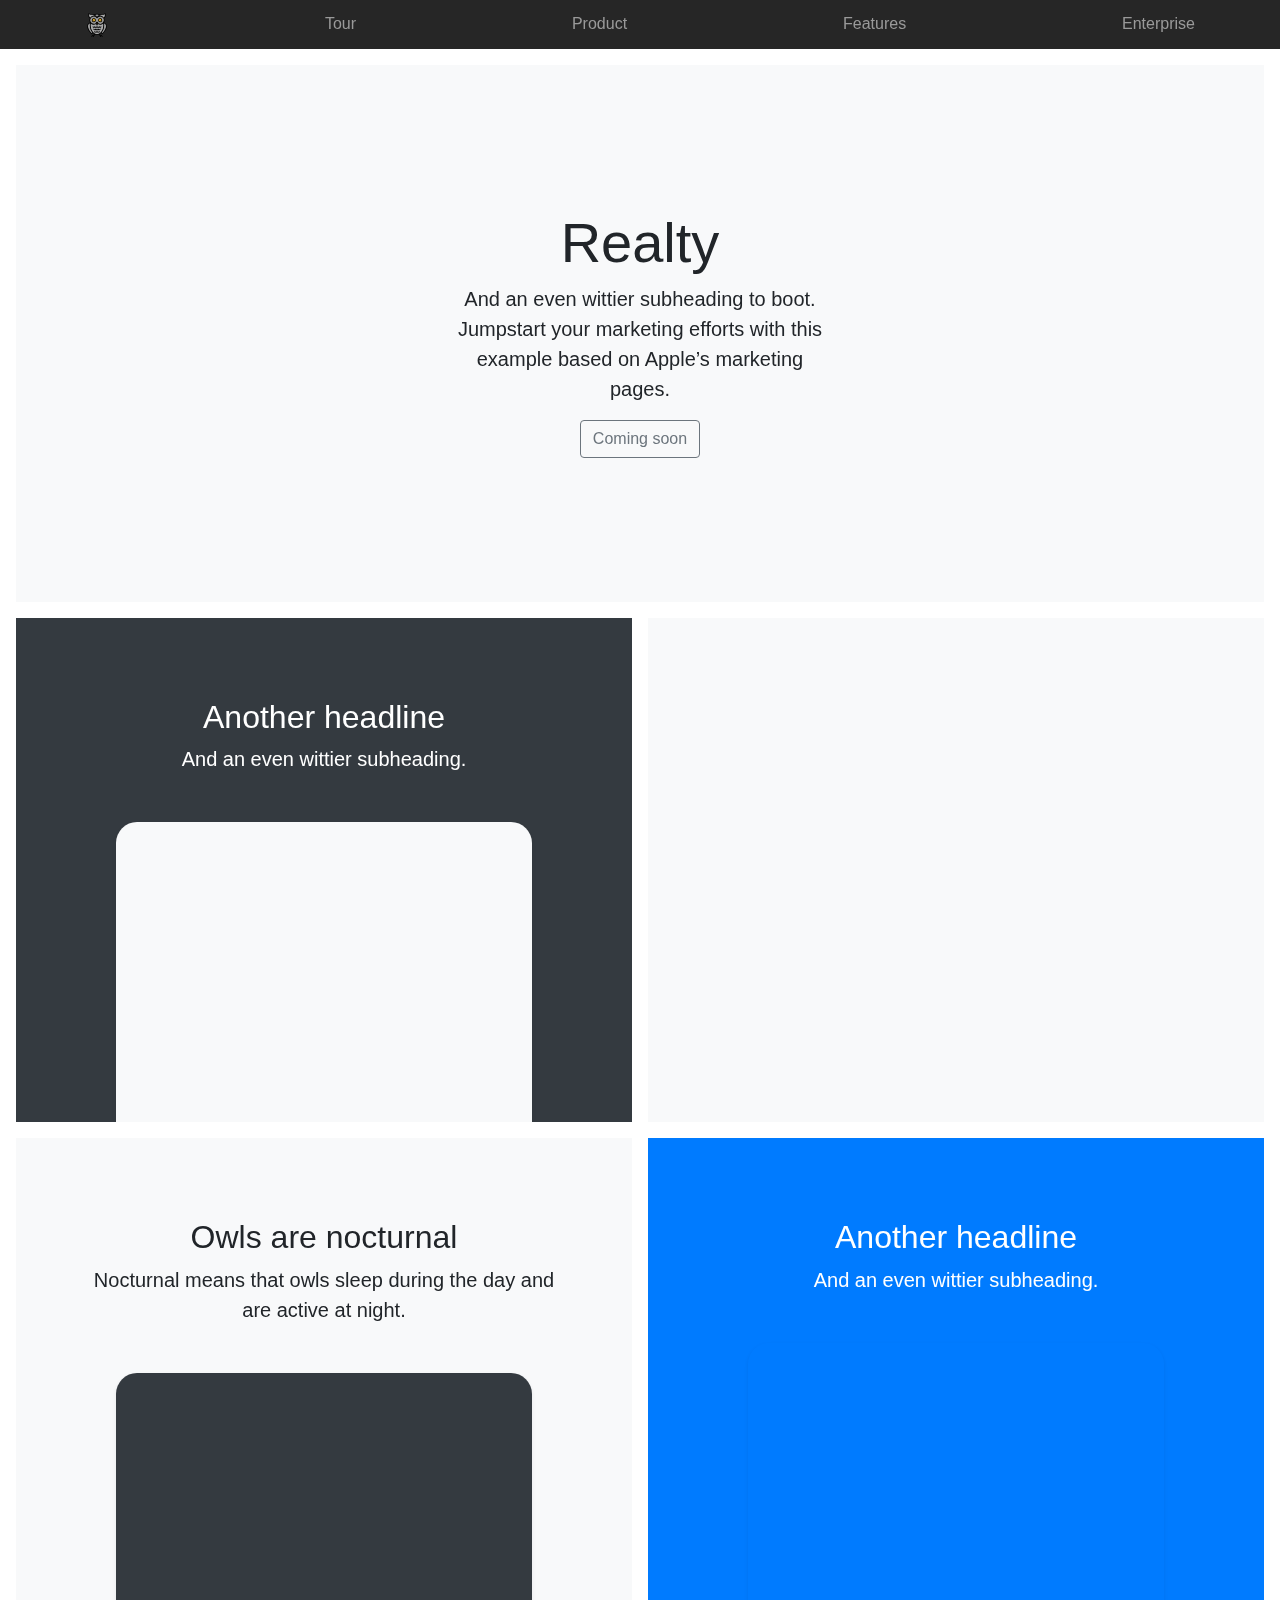
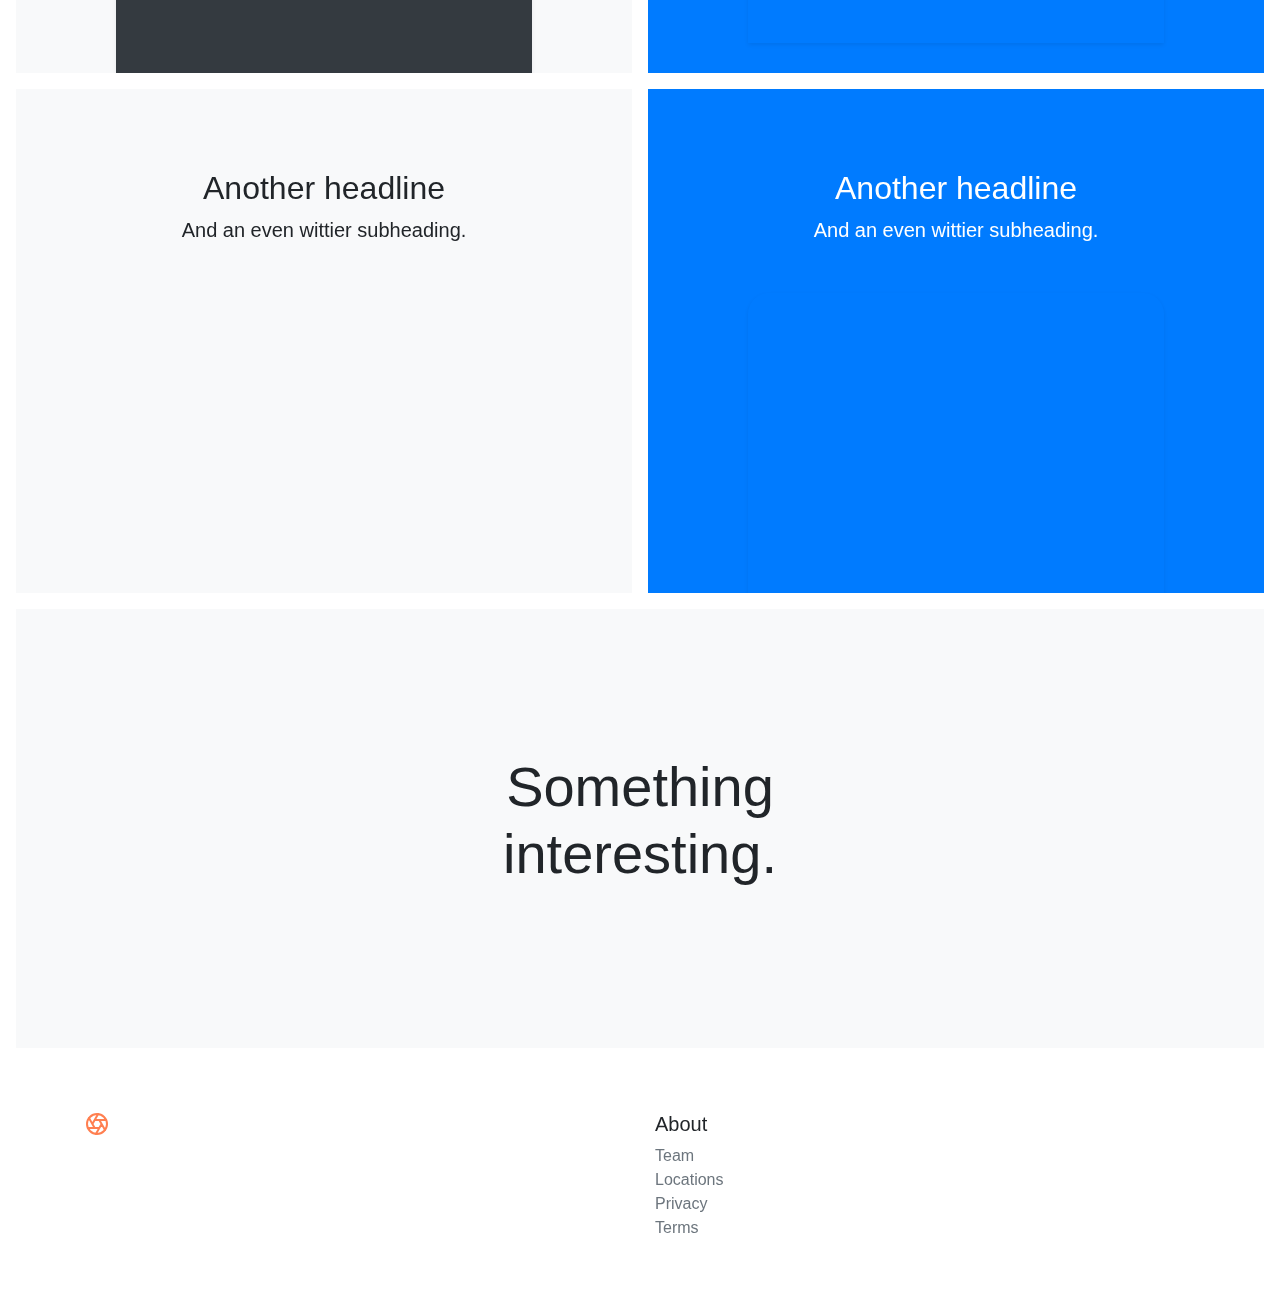
==== index.html @ f9449cc4 "index and css" ====
<!doctype html>
<html lang="en">
    <head>    
        <meta charset="UTF-8">
        <meta name="viewport" content="width=device-width, initial-scale=1, shrink-to-fit=no">
        <link rel="stylesheet" type="text/css" href="style.css">
        <link rel="stylesheet" href="https://stackpath.bootstrapcdn.com/bootstrap/4.4.1/css/bootstrap.min.css" integrity="sha384-Vkoo8x4CGsO3+Hhxv8T/Q5PaXtkKtu6ug5TOeNV6gBiFeWPGFN9MuhOf23Q9Ifjh" crossorigin="anonymous">
        <script src="https://ajax.googleapis.com/ajax/libs/jquery/3.4.1/jquery.min.js"></script>
        <title>Custom Page</title>
    </head>  
<body>
    <!-- Nav Bar -->
    <nav class="site-header sticky-top py-1">
        <div class="container d-flex flex-column flex-md-row justify-content-between">
          <a class="py-2" href="#" aria-label="Product">
            <img src='src/images/Owl.svg' width="24" height="24" fill="none">
          </a>
          <a class="py-2 d-none d-md-inline-block" href="#">Tour</a>
          <a class="py-2 d-none d-md-inline-block" href="#">Product</a>
          <a class="py-2 d-none d-md-inline-block" href="#">Features</a>
          <a class="py-2 d-none d-md-inline-block" href="#">Enterprise</a>
        </div>
      </nav>

      <!-- Large Banner  -->
      <div class="position-relative overflow-hidden p-3 p-md-5 m-md-3 text-center bg-light">
        <div class="col-md-5 p-lg-5 mx-auto my-5">
          <h1 class="display-4 font-weight-normal">Realty</h1>
          <p class="lead font-weight-normal">And an even wittier subheading to boot. Jumpstart your marketing efforts with this example based on Apple’s marketing pages.</p>
          <a class="btn btn-outline-secondary" href="#">Coming soon</a>
        </div>
        <div class="product-device shadow-sm d-none d-md-block"></div>
        <div class="product-device product-device-2 shadow-sm d-none d-md-block"></div>
      </div>

      <!-- Card Section -->
    <div class="content-justify-center">
      <!-- 1/2 Cards -->
      <div class="d-md-flex justify-content-center flex-md-equal w-100 my-md-3 pl-md-3">
        <div class="bg-dark mr-md-3 pt-3 px-3 pt-md-5 px-md-5 text-center text-white overflow-hidden">
          <div class="my-3 py-3">
            <h2 class="display-5">Another headline</h2>
            <p class="lead">And an even wittier subheading.</p>
          </div>
          <div class="bg-light shadow-sm mx-auto" style="width: 80%; height: 300px; border-radius: 21px 21px 0 0;"></div>
        </div>
        <div class="bg-light mr-md-3 pt-3 px-3 pt-md-5 px-md-5 text-center overflow-hidden">
          <div class="my-3 p-3">
          </div>
        </div>
      </div>
      <!-- 3/4 Cards -->
      <div class="d-md-flex flex-md-equal justify-content-center w-100 my-md-3 pl-md-3">
        <div class="bg-light mr-md-3 pt-3 px-3 pt-md-5 px-md-5 text-center overflow-hidden">
          <div class="my-3 p-3">
            <h2 class="display-5">Owls are nocturnal</h2>
            <p class="lead">Nocturnal means that owls sleep during the day and are active at night.</p>
          </div>
          <div class="bg-dark shadow-sm mx-auto" style="width: 80%; height: 300px; border-radius: 21px 21px 0 0;"></div>
        </div>
        <div class="bg-primary mr-md-3 pt-3 px-3 pt-md-5 px-md-5 text-center text-white overflow-hidden">
          <div class="my-3 py-3">
            <h2 class="display-5">Another headline</h2>
            <p class="lead">And an even wittier subheading.</p>
          </div>
          <div class="shadow-sm mx-auto" style="width: 80%; height: 300px; border-radius: 21px 21px 0 0;"></div>
        </div>
      </div>
        <!-- 5/6 Cards -->
      <div class="d-md-flex flex-md-equal justify-content-center w-100 my-md-3 pl-md-3">
        <div class="bg-light mr-md-3 pt-3 px-3 pt-md-5 px-md-5 text-center overflow-hidden">
          <div class="my-3 p-3">
            <h2 class="display-5">Another headline</h2>
            <p class="lead">And an even wittier subheading.</p>
          </div>
          <div style="width: 80%; height: 300px; border-radius: 21px 21px 0 0;"></div>
        </div>
        <div class="bg-primary mr-md-3 pt-3 px-3 pt-md-5 px-md-5 text-center text-white overflow-hidden">
          <div class="my-3 py-3">
            <h2 class="display-5">Another headline</h2>
            <p class="lead">And an even wittier subheading.</p>
          </div>
          <div class="shadow-sm mx-auto" style="width: 80%; height: 300px; border-radius: 21px 21px 0 0;"></div>
        </div>
      </div>
    </div>

    <!--Large Section-->
      <div class="position-relative overflow-hidden p-3 p-md-5 m-md-3 text-center bg-light">
        <div class="col-md-5 p-lg-5 mx-auto my-5">
          <h1 class="display-4 font-weight-normal">Something interesting.</h1>
          <p class="lead font-weight-normal"></p>
        </div>
        <div class="product-device shadow-sm d-none d-md-block"></div>
        <div class="product-device product-device-2 shadow-sm d-none d-md-block"></div>
      </div>
    <!-- Footer -->
      <footer class="container py-5">
        <div class="row">
          <div class="col-12 col-md">
            <svg xmlns="http://www.w3.org/2000/svg" width="24" height="24" fill="none" stroke="currentColor" stroke-linecap="round" stroke-linejoin="round" stroke-width="2" class="d-block logo mb-2" role="img" viewBox="0 0 24 24" focusable="false"><title>Product</title><circle cx="12" cy="12" r="10"/><path d="M14.31 8l5.74 9.94M9.69 8h11.48M7.38 12l5.74-9.94M9.69 16L3.95 6.06M14.31 16H2.83m13.79-4l-5.74 9.94"/></svg>
            <small class="d-block mb-3 text-muted"></small>
          </div>
          <!-- <div class="col-6 col-md">
            <h5>Features</h5>
            <ul class="list-unstyled text-small">
              <li><a class="text-muted" href="#">Cool stuff</a></li>
              <li><a class="text-muted" href="#">Random feature</a></li>
              <li><a class="text-muted" href="#">Team feature</a></li>
              <li><a class="text-muted" href="#">Stuff for developers</a></li>
              <li><a class="text-muted" href="#">Another one</a></li>
              <li><a class="text-muted" href="#">Last time</a></li>
            </ul>
          </div> -->
          <!-- <div class="col-6 col-md">
            <h5>Resources</h5>
            <ul class="list-unstyled text-small">
              <li><a class="text-muted" href="#">Resource</a></li>
              <li><a class="text-muted" href="#">Resource name</a></li>
              <li><a class="text-muted" href="#">Another resource</a></li>
              <li><a class="text-muted" href="#">Final resource</a></li>
            </ul>
          </div> -->
          <!-- <div class="col-6 col-md">
            <h5>Resources</h5>
            <ul class="list-unstyled text-small">
              <li><a class="text-muted" href="#">Business</a></li>
              <li><a class="text-muted" href="#">Education</a></li>
              <li><a class="text-muted" href="#">Government</a></li>
              <li><a class="text-muted" href="#">Gaming</a></li>
            </ul>
          </div> -->
          <div class="col-6 col-md">
            <h5>About</h5>
            <ul class="list-unstyled text-small">
              <li><a class="text-muted" href="#">Team</a></li>
              <li><a class="text-muted" href="#">Locations</a></li>
              <li><a class="text-muted" href="#">Privacy</a></li>
              <li><a class="text-muted" href="#">Terms</a></li>
            </ul>
          </div>
        </div>
      </footer>



    <script src="https://code.jquery.com/jquery-3.4.1.slim.min.js" integrity="sha384-J6qa4849blE2+poT4WnyKhv5vZF5SrPo0iEjwBvKU7imGFAV0wwj1yYfoRSJoZ+n" crossorigin="anonymous"></script>
    <script src="https://cdn.jsdelivr.net/npm/popper.js@1.16.0/dist/umd/popper.min.js" integrity="sha384-Q6E9RHvbIyZFJoft+2mJbHaEWldlvI9IOYy5n3zV9zzTtmI3UksdQRVvoxMfooAo" crossorigin="anonymous"></script>
    <script src="https://stackpath.bootstrapcdn.com/bootstrap/4.4.1/js/bootstrap.min.js" integrity="sha384-wfSDF2E50Y2D1uUdj0O3uMBJnjuUD4Ih7YwaYd1iqfktj0Uod8GCExl3Og8ifwB6" crossorigin="anonymous"></script>
</body>
</html>
---- style.css ----
.container {
    max-width: 960px;
  }
  

.logo {
  color: coral;
}

  /*
   * Custom translucent site header
   */
  
  .site-header {
    background-color: rgba(0, 0, 0, .85);
    -webkit-backdrop-filter: saturate(180%) blur(20px);
    backdrop-filter: saturate(180%) blur(20px);
  }
  .site-header a {
    color: #999;
    transition: ease-in-out color .15s;
  }
  .site-header a:hover {
    color: #fff;
    text-decoration: none;
  }
  
  /*
   * Dummy devices (replace them with your own or something else entirely!)
   */
/*   
  .product-device {
    position: absolute;
    right: 10%;
    bottom: -30%;
    width: 300px;
    height: 540px;
    background-color: #333;
    border-radius: 21px;
    -webkit-transform: rotate(30deg);
    transform: rotate(30deg);
  }
  
  .product-device::before {
    position: absolute;
    top: 10%;
    right: 10px;
    bottom: 10%;
    left: 10px;
    content: "";
    background-color: rgba(255, 255, 255, .1);
    border-radius: 5px;
  }
  
  .product-device-2 {
    top: -25%;
    right: auto;
    bottom: 0;
    left: 5%;
    background-color: #e5e5e5;
  } */
  
  
  /*
   * Extra utilities
   */
  
  .flex-equal > * {
    -ms-flex: 1;
    flex: 1;
  }
  @media (min-width: 768px) {
    .flex-md-equal > * {
      -ms-flex: 1;
      flex: 1;
    }
  }
  
  .overflow-hidden { overflow: hidden; }
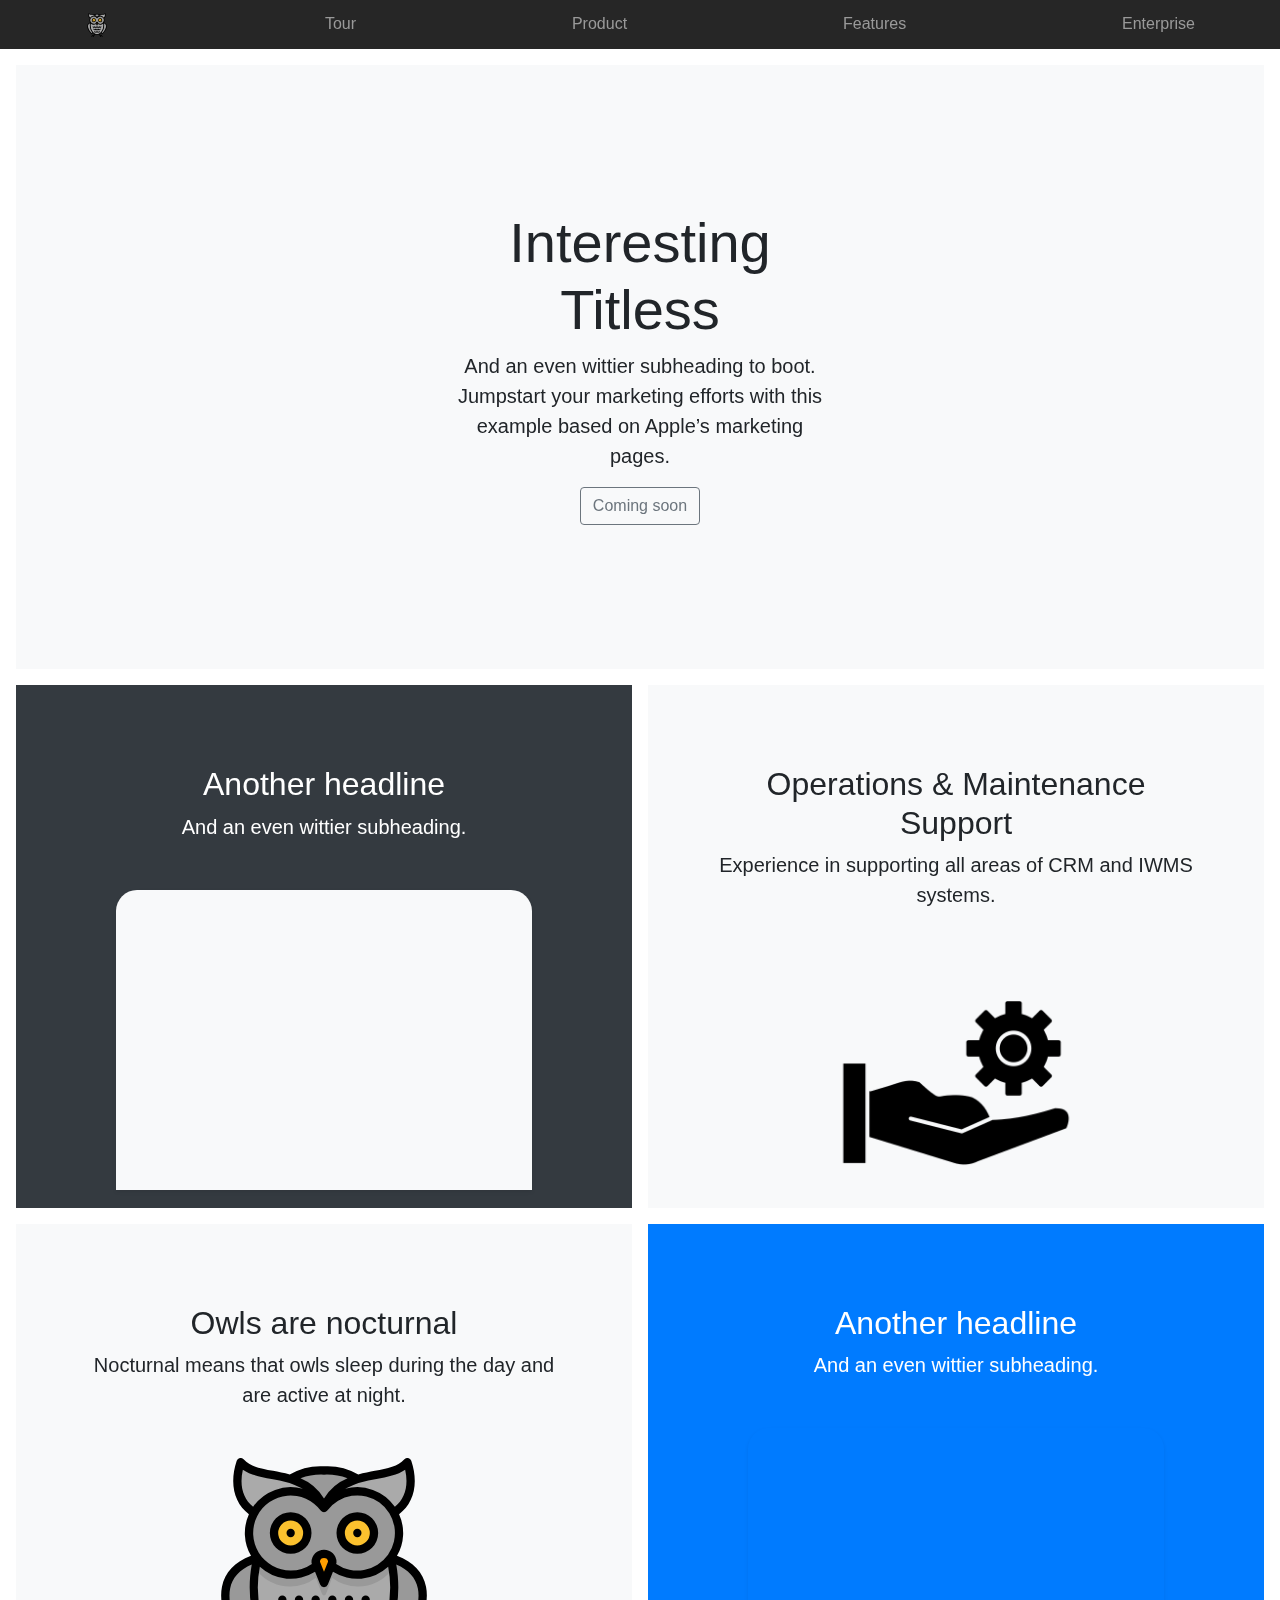
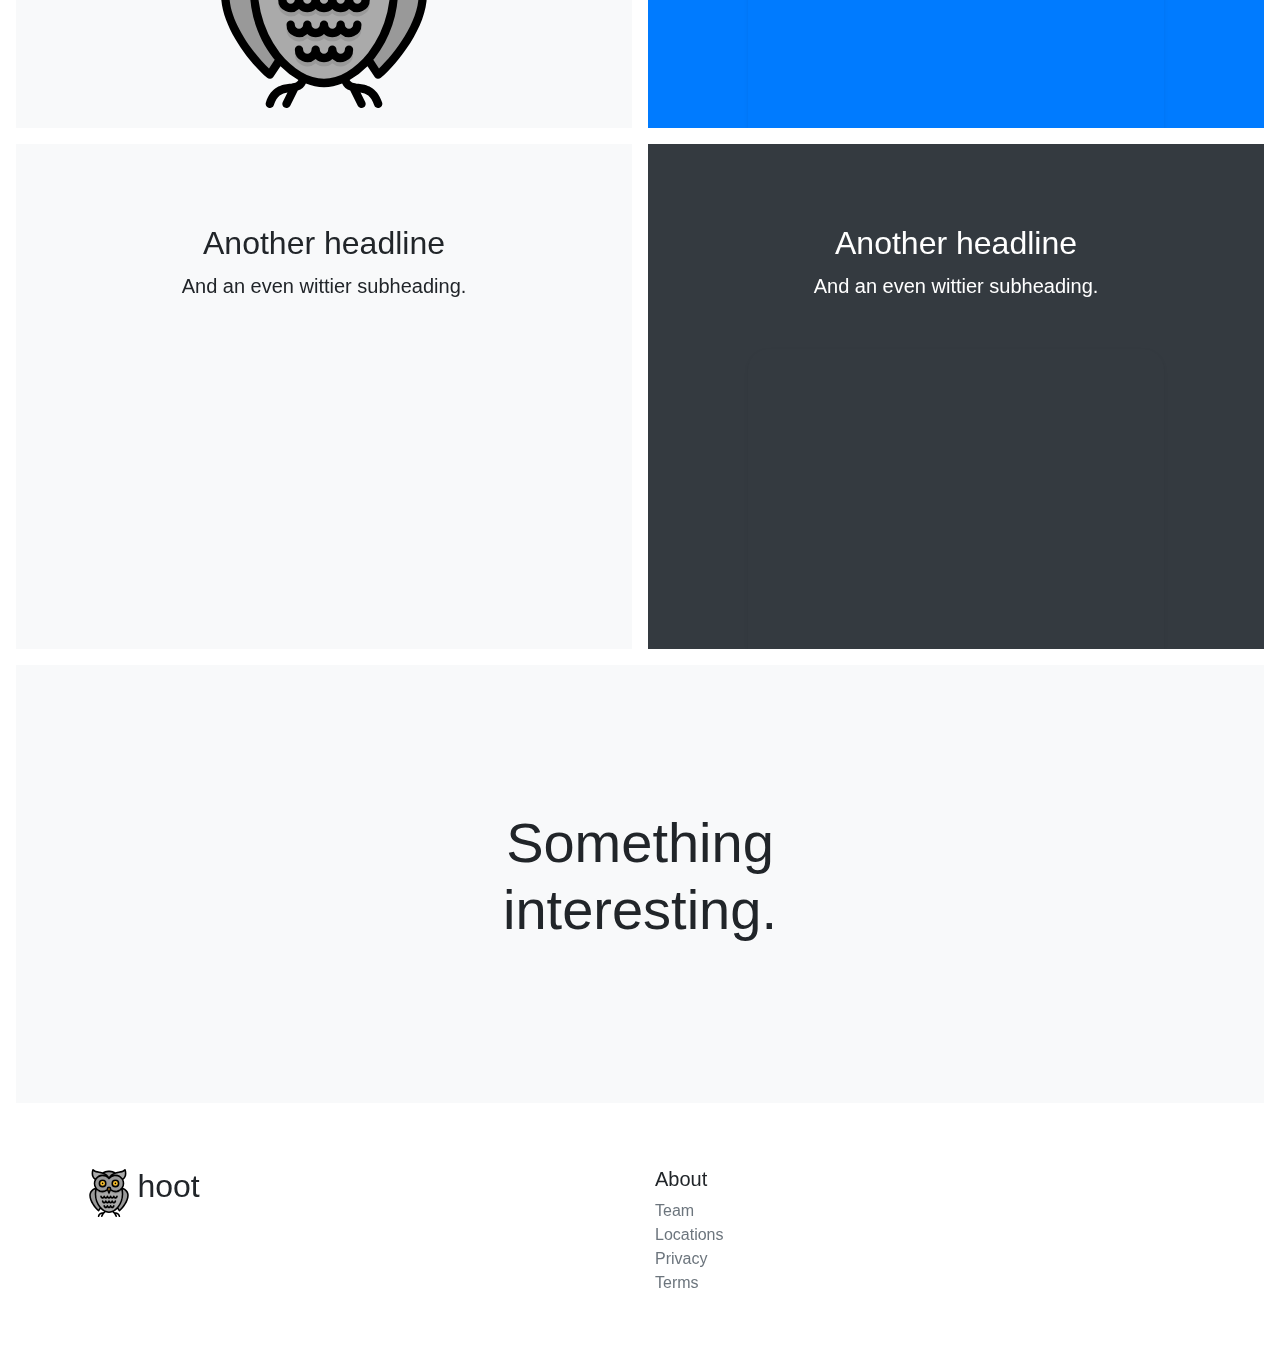
==== commit 30daae47: "Added O&M Tile" ====
--- a/index.html
+++ b/index.html
@@ -25,7 +25,7 @@
       <!-- Large Banner  -->
       <div class="position-relative overflow-hidden p-3 p-md-5 m-md-3 text-center bg-light">
         <div class="col-md-5 p-lg-5 mx-auto my-5">
-          <h1 class="display-4 font-weight-normal">Realty</h1>
+          <h1 class="display-4 font-weight-normal">Interesting Titless</h1>
           <p class="lead font-weight-normal">And an even wittier subheading to boot. Jumpstart your marketing efforts with this example based on Apple’s marketing pages.</p>
           <a class="btn btn-outline-secondary" href="#">Coming soon</a>
         </div>
@@ -35,28 +35,37 @@
 
       <!-- Card Section -->
     <div class="content-justify-center">
+      
+      
       <!-- 1/2 Cards -->
       <div class="d-md-flex justify-content-center flex-md-equal w-100 my-md-3 pl-md-3">
-        <div class="bg-dark mr-md-3 pt-3 px-3 pt-md-5 px-md-5 text-center text-white overflow-hidden">
-          <div class="my-3 py-3">
-            <h2 class="display-5">Another headline</h2>
-            <p class="lead">And an even wittier subheading.</p>
+          <div class="bg-dark mr-md-3 pt-3 px-3 pt-md-5 px-md-5 text-center text-white overflow-hidden">
+            <div class="my-3 py-3">
+              <h2 class="display-5">Another headline</h2>
+              <p class="lead">And an even wittier subheading.</p>
+            </div>
+            <div class="bg-light shadow-sm mx-auto" style="width: 80%; height: 300px; border-radius: 21px 21px 0 0;"></div>
           </div>
-          <div class="bg-light shadow-sm mx-auto" style="width: 80%; height: 300px; border-radius: 21px 21px 0 0;"></div>
-        </div>
-        <div class="bg-light mr-md-3 pt-3 px-3 pt-md-5 px-md-5 text-center overflow-hidden">
-          <div class="my-3 p-3">
+          <!-- Card2 -->
+          <div class="pad bg-light mr-md-3 pt-3 px-3 pt-md-5 px-md-5 text-center overflow-hidden">
+            <div class="my-3 p-3">
+              <h2 class="display-5">Operations & Maintenance Support</h2>
+              <p class="lead">Experience in supporting all areas of CRM and IWMS systems.</p>
+            </div>
+              <img src='src/images/configure_gear.png' width="250" height="250" fill="none">
           </div>
-        </div>
       </div>
+
+
       <!-- 3/4 Cards -->
       <div class="d-md-flex flex-md-equal justify-content-center w-100 my-md-3 pl-md-3">
         <div class="bg-light mr-md-3 pt-3 px-3 pt-md-5 px-md-5 text-center overflow-hidden">
+                     
           <div class="my-3 p-3">
             <h2 class="display-5">Owls are nocturnal</h2>
             <p class="lead">Nocturnal means that owls sleep during the day and are active at night.</p>
           </div>
-          <div class="bg-dark shadow-sm mx-auto" style="width: 80%; height: 300px; border-radius: 21px 21px 0 0;"></div>
+          <img src='src/images/Owl.svg' width="250" height="250" fill="none">
         </div>
         <div class="bg-primary mr-md-3 pt-3 px-3 pt-md-5 px-md-5 text-center text-white overflow-hidden">
           <div class="my-3 py-3">
@@ -75,7 +84,8 @@
           </div>
           <div style="width: 80%; height: 300px; border-radius: 21px 21px 0 0;"></div>
         </div>
-        <div class="bg-primary mr-md-3 pt-3 px-3 pt-md-5 px-md-5 text-center text-white overflow-hidden">
+        <!-- 6 Cards -->
+        <div class="bg-dark mr-md-3 pt-3 px-3 pt-md-5 px-md-5 text-center text-white overflow-hidden">
           <div class="my-3 py-3">
             <h2 class="display-5">Another headline</h2>
             <p class="lead">And an even wittier subheading.</p>
@@ -98,7 +108,9 @@
       <footer class="container py-5">
         <div class="row">
           <div class="col-12 col-md">
-            <svg xmlns="http://www.w3.org/2000/svg" width="24" height="24" fill="none" stroke="currentColor" stroke-linecap="round" stroke-linejoin="round" stroke-width="2" class="d-block logo mb-2" role="img" viewBox="0 0 24 24" focusable="false"><title>Product</title><circle cx="12" cy="12" r="10"/><path d="M14.31 8l5.74 9.94M9.69 8h11.48M7.38 12l5.74-9.94M9.69 16L3.95 6.06M14.31 16H2.83m13.79-4l-5.74 9.94"/></svg>
+            <img src='src/images/Owl.svg' width="48" height="48" fill="none">
+            <h2 class="med-logo">hoot</h2>
+            <!-- <svg xmlns="http://www.w3.org/2000/svg" width="24" height="24" fill="none" stroke="currentColor" stroke-linecap="round" stroke-linejoin="round" stroke-width="2" class="d-block logo mb-2" role="img" viewBox="0 0 24 24" focusable="false"><title></title><circle cx="12" cy="12" r="10"/><path d="M14.31 8l5.74 9.94M9.69 8h11.48M7.38 12l5.74-9.94M9.69 16L3.95 6.06M14.31 16H2.83m13.79-4l-5.74 9.94"/></svg> -->
             <small class="d-block mb-3 text-muted"></small>
           </div>
           <!-- <div class="col-6 col-md">
--- a/style.css
+++ b/style.css
@@ -1,11 +1,19 @@
 .container {
     max-width: 960px;
   }
-  
+ 
+.med-logo {
+  display: inline-block;
+}
 
 .logo {
   color: coral;
 }
+
+.pad {
+  margin: 0px;
+}
+
 
   /*
    * Custom translucent site header
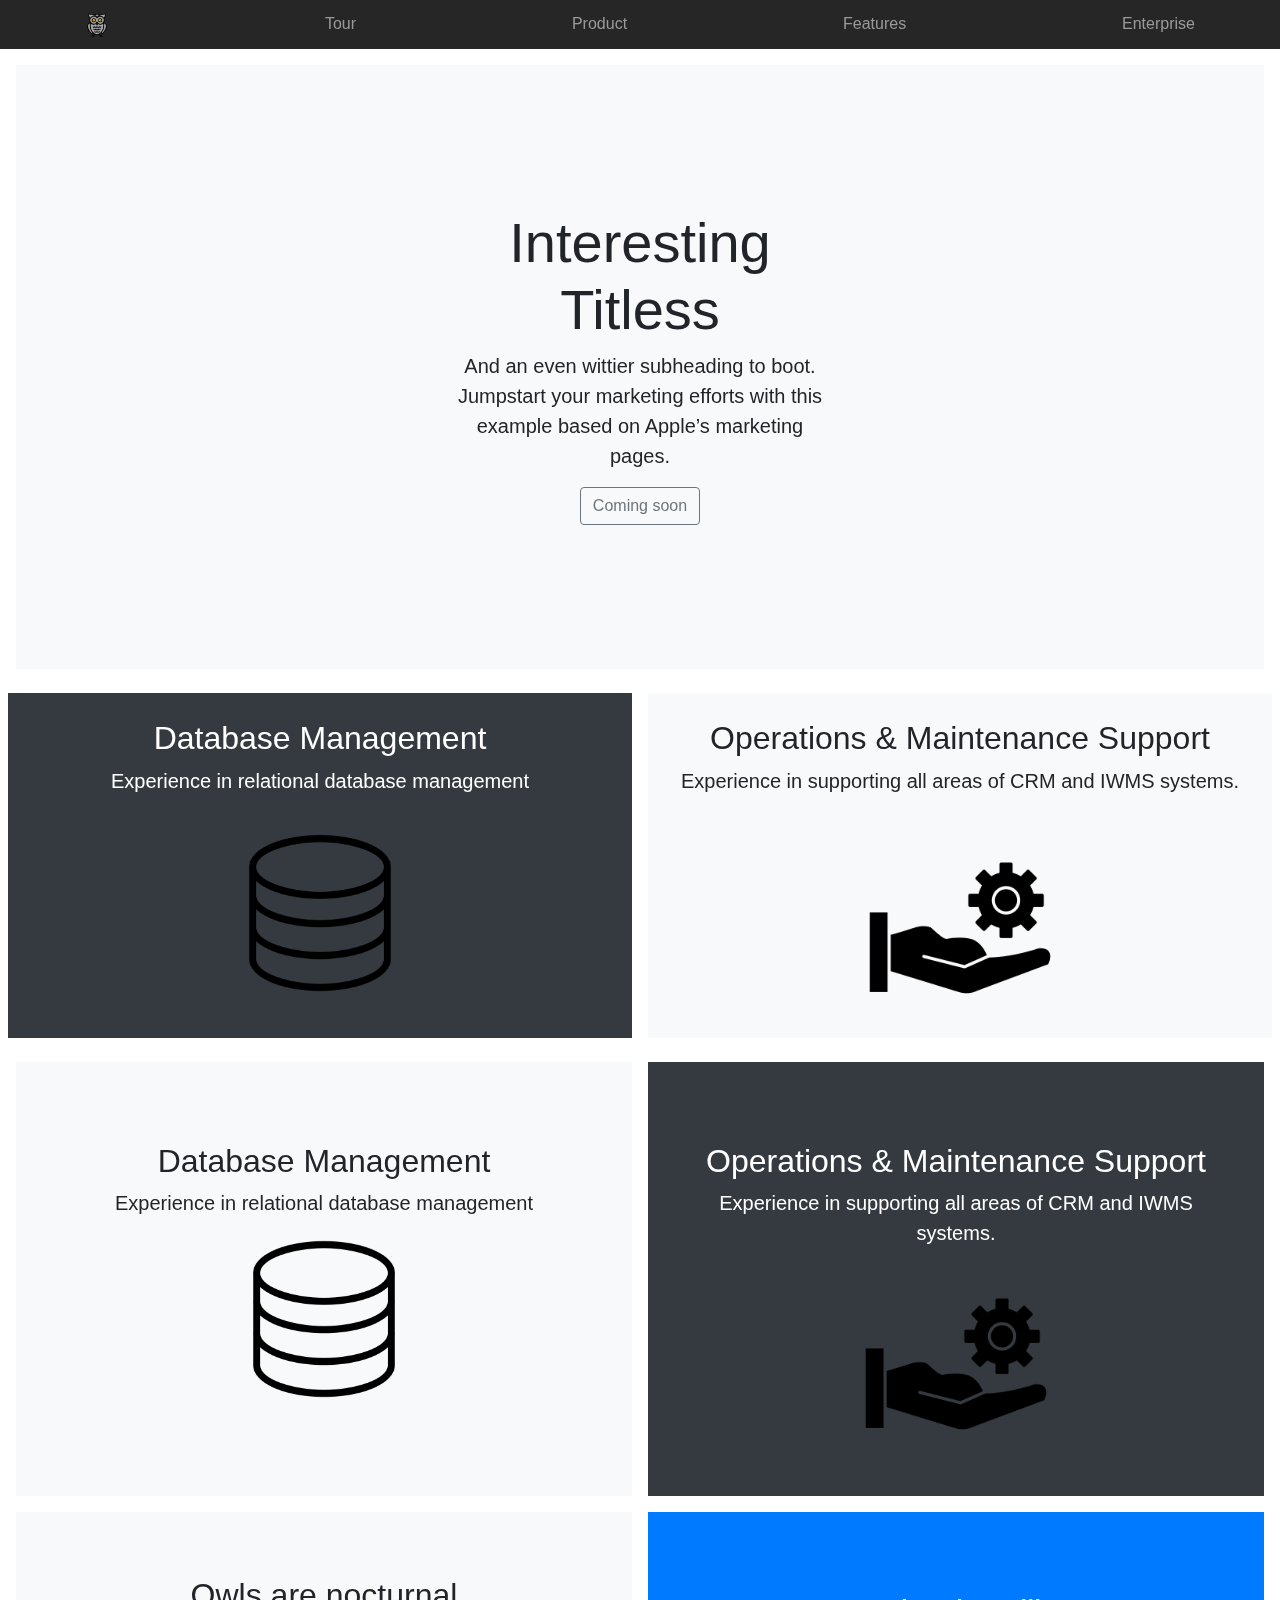
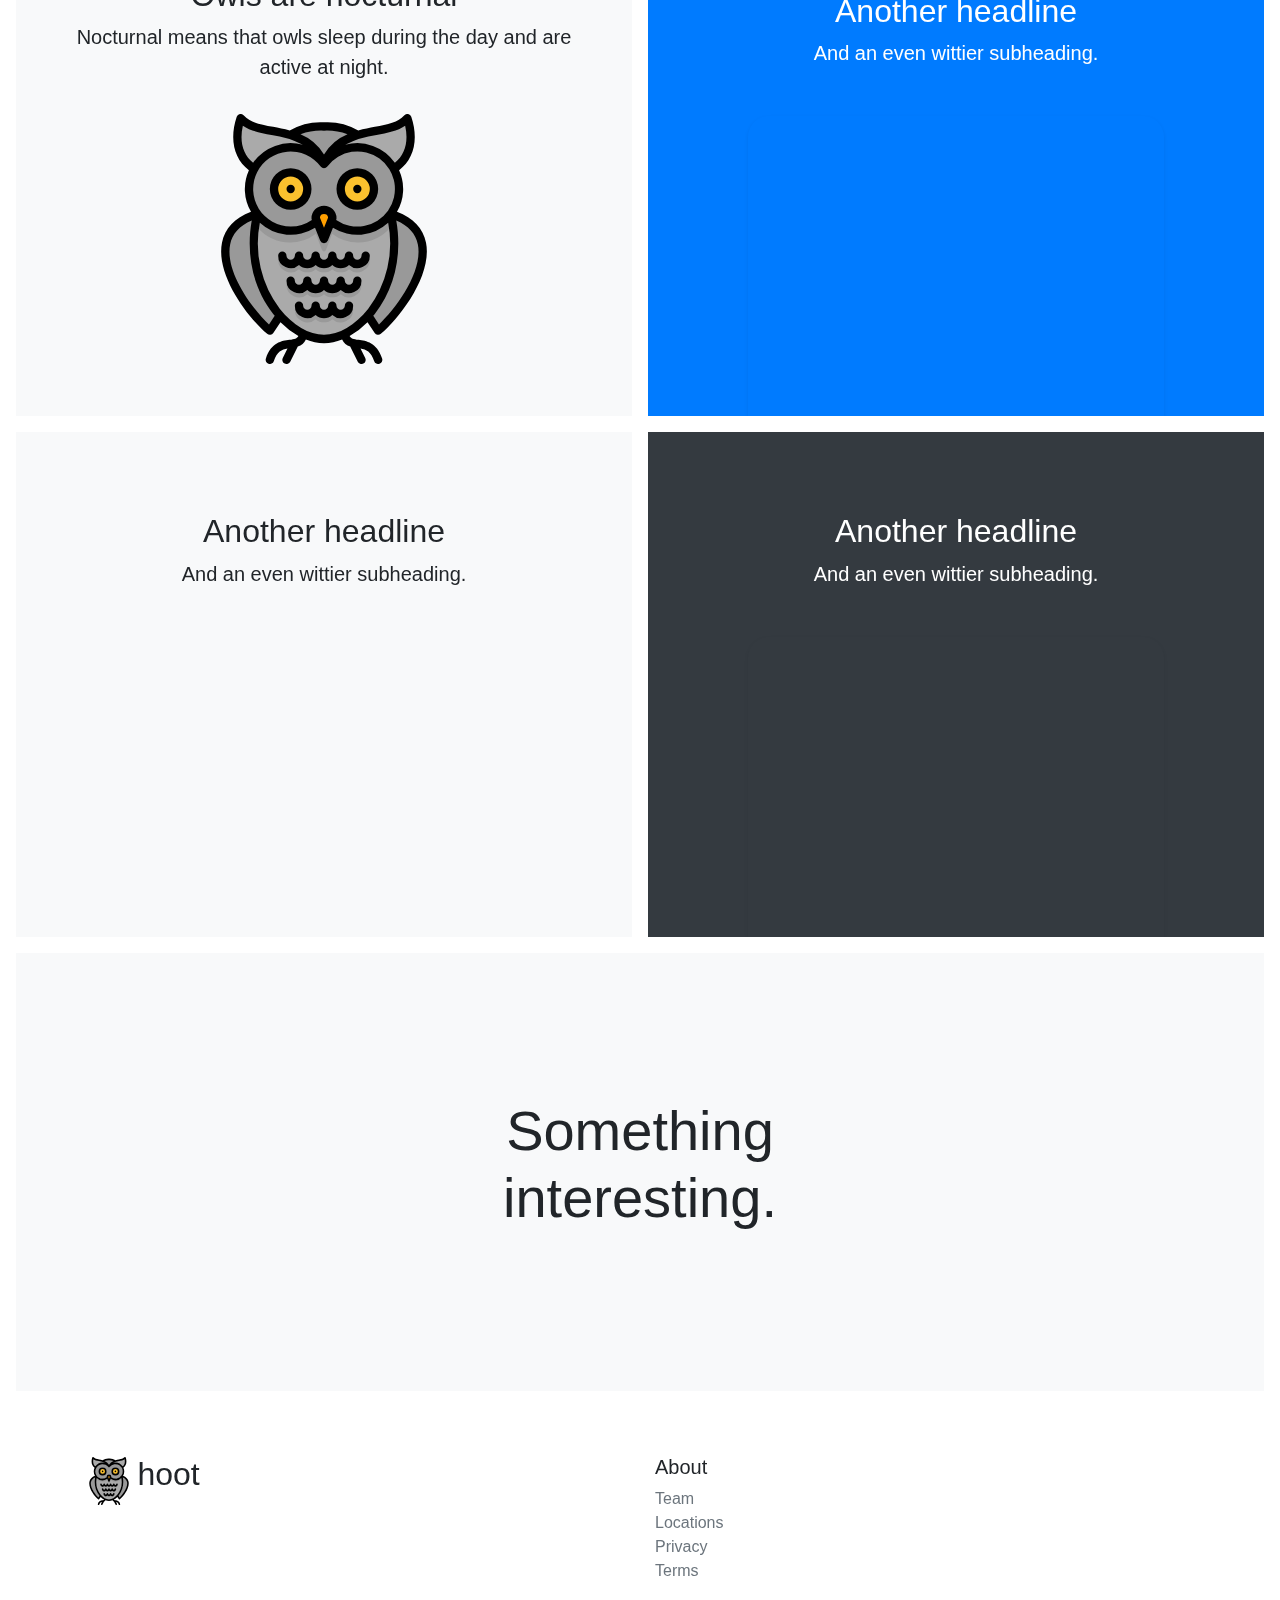
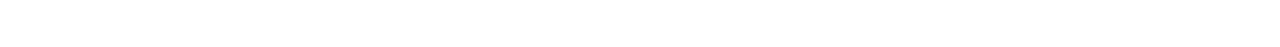
==== commit 37e3a60c: "starting to stylize boxes" ====
--- a/index.html
+++ b/index.html
@@ -36,37 +36,65 @@
       <!-- Card Section -->
     <div class="content-justify-center">
       
-      
-      <!-- 1/2 Cards -->
-      <div class="d-md-flex justify-content-center flex-md-equal w-100 my-md-3 pl-md-3">
-          <div class="bg-dark mr-md-3 pt-3 px-3 pt-md-5 px-md-5 text-center text-white overflow-hidden">
-            <div class="my-3 py-3">
-              <h2 class="display-5">Another headline</h2>
-              <p class="lead">And an even wittier subheading.</p>
+      <!-- 1/2 Card Section -->
+      <div class="d-md-flex justify-content-center flex-md-equal w-100 my-md-3">
+          <!-- Card 1  -->
+          <div class="pad bg-dark m-md-2 text-center text-white overflow-hidden">
+            <div class="my-2 py-2">
+              <h2 class="display-5">Database Management</h2>
+              <p class="lead">Experience in relational database management</p>
             </div>
-            <div class="bg-light shadow-sm mx-auto" style="width: 80%; height: 300px; border-radius: 21px 21px 0 0;"></div>
+            <img src='src/images/database.png' width="170" height="170" fill="none">
           </div>
-          <!-- Card2 -->
-          <div class="pad bg-light mr-md-3 pt-3 px-3 pt-md-5 px-md-5 text-center overflow-hidden">
-            <div class="my-3 p-3">
+          <!-- Card 2 -->
+          <div class="pad bg-light m-md-2 text-center overflow-hidden">
+            <div class="my-2 p-2">
               <h2 class="display-5">Operations & Maintenance Support</h2>
               <p class="lead">Experience in supporting all areas of CRM and IWMS systems.</p>
             </div>
-              <img src='src/images/configure_gear.png' width="250" height="250" fill="none">
+            <img src='src/images/configure_gear.png' width="200" height="200" fill="none">
           </div>
+      </div>
+      
+
+
+      <!-- 5/6 Card Section -->
+      <div class="d-md-flex flex-md-equal justify-content-center w-100 my-md-3 pl-md-3">
+        <!-- Card 5 -->
+        <div class="bg-light mr-md-3 pt-3 px-3 pt-md-5 px-md-5 text-center overflow-hidden">
+          <div class="my-3 p-3">
+              <h2 class="display-5">Database Management</h2>
+              <p class="lead">Experience in relational database management</p>
+                <img src='src/images/database.png' width="170" height="170" fill="none">
+          </div>
+          <!-- <div style="width: 80%; height: 300px; border-radius: 21px 21px 0 0;"></div> -->
+        </div>
+        <!-- Card 6 -->
+        <div class="bg-dark mr-md-3 pt-3 px-3 pt-md-5 px-md-5 text-center text-white overflow-hidden">
+          <div class="my-3 py-3">
+            <h2 class="display-5">Operations & Maintenance Support</h2>
+            <p class="lead">Experience in supporting all areas of CRM and IWMS systems.</p>
+                <img src='src/images/configure_gear.png' width="200" height="200" fill="none">
+          </div>
+          <!-- <div class="shadow-sm mx-auto" style="width: 80%; height: 300px; border-radius: 21px 21px 0 0;"></div> -->
+        </div>
       </div>
 
 
-      <!-- 3/4 Cards -->
+
+
+
+      <!-- 3/4 Card Section -->
       <div class="d-md-flex flex-md-equal justify-content-center w-100 my-md-3 pl-md-3">
+        <!-- Card 3 -->
         <div class="bg-light mr-md-3 pt-3 px-3 pt-md-5 px-md-5 text-center overflow-hidden">
-                     
-          <div class="my-3 p-3">
+          <div class="my-2 p-2">
             <h2 class="display-5">Owls are nocturnal</h2>
             <p class="lead">Nocturnal means that owls sleep during the day and are active at night.</p>
           </div>
           <img src='src/images/Owl.svg' width="250" height="250" fill="none">
         </div>
+        <!-- Card 4 -->
         <div class="bg-primary mr-md-3 pt-3 px-3 pt-md-5 px-md-5 text-center text-white overflow-hidden">
           <div class="my-3 py-3">
             <h2 class="display-5">Another headline</h2>
@@ -75,8 +103,10 @@
           <div class="shadow-sm mx-auto" style="width: 80%; height: 300px; border-radius: 21px 21px 0 0;"></div>
         </div>
       </div>
-        <!-- 5/6 Cards -->
+
+      <!-- 5/6 Card Section -->
       <div class="d-md-flex flex-md-equal justify-content-center w-100 my-md-3 pl-md-3">
+        <!-- Card 5 -->
         <div class="bg-light mr-md-3 pt-3 px-3 pt-md-5 px-md-5 text-center overflow-hidden">
           <div class="my-3 p-3">
             <h2 class="display-5">Another headline</h2>
@@ -84,7 +114,7 @@
           </div>
           <div style="width: 80%; height: 300px; border-radius: 21px 21px 0 0;"></div>
         </div>
-        <!-- 6 Cards -->
+        <!-- Card 6 -->
         <div class="bg-dark mr-md-3 pt-3 px-3 pt-md-5 px-md-5 text-center text-white overflow-hidden">
           <div class="my-3 py-3">
             <h2 class="display-5">Another headline</h2>
--- a/style.css
+++ b/style.css
@@ -11,7 +11,10 @@
 }
 
 .pad {
-  margin: 0px;
+  align-items: center;
+  padding: 10px;
+  margin: 0 auto;
+
 }
 
 
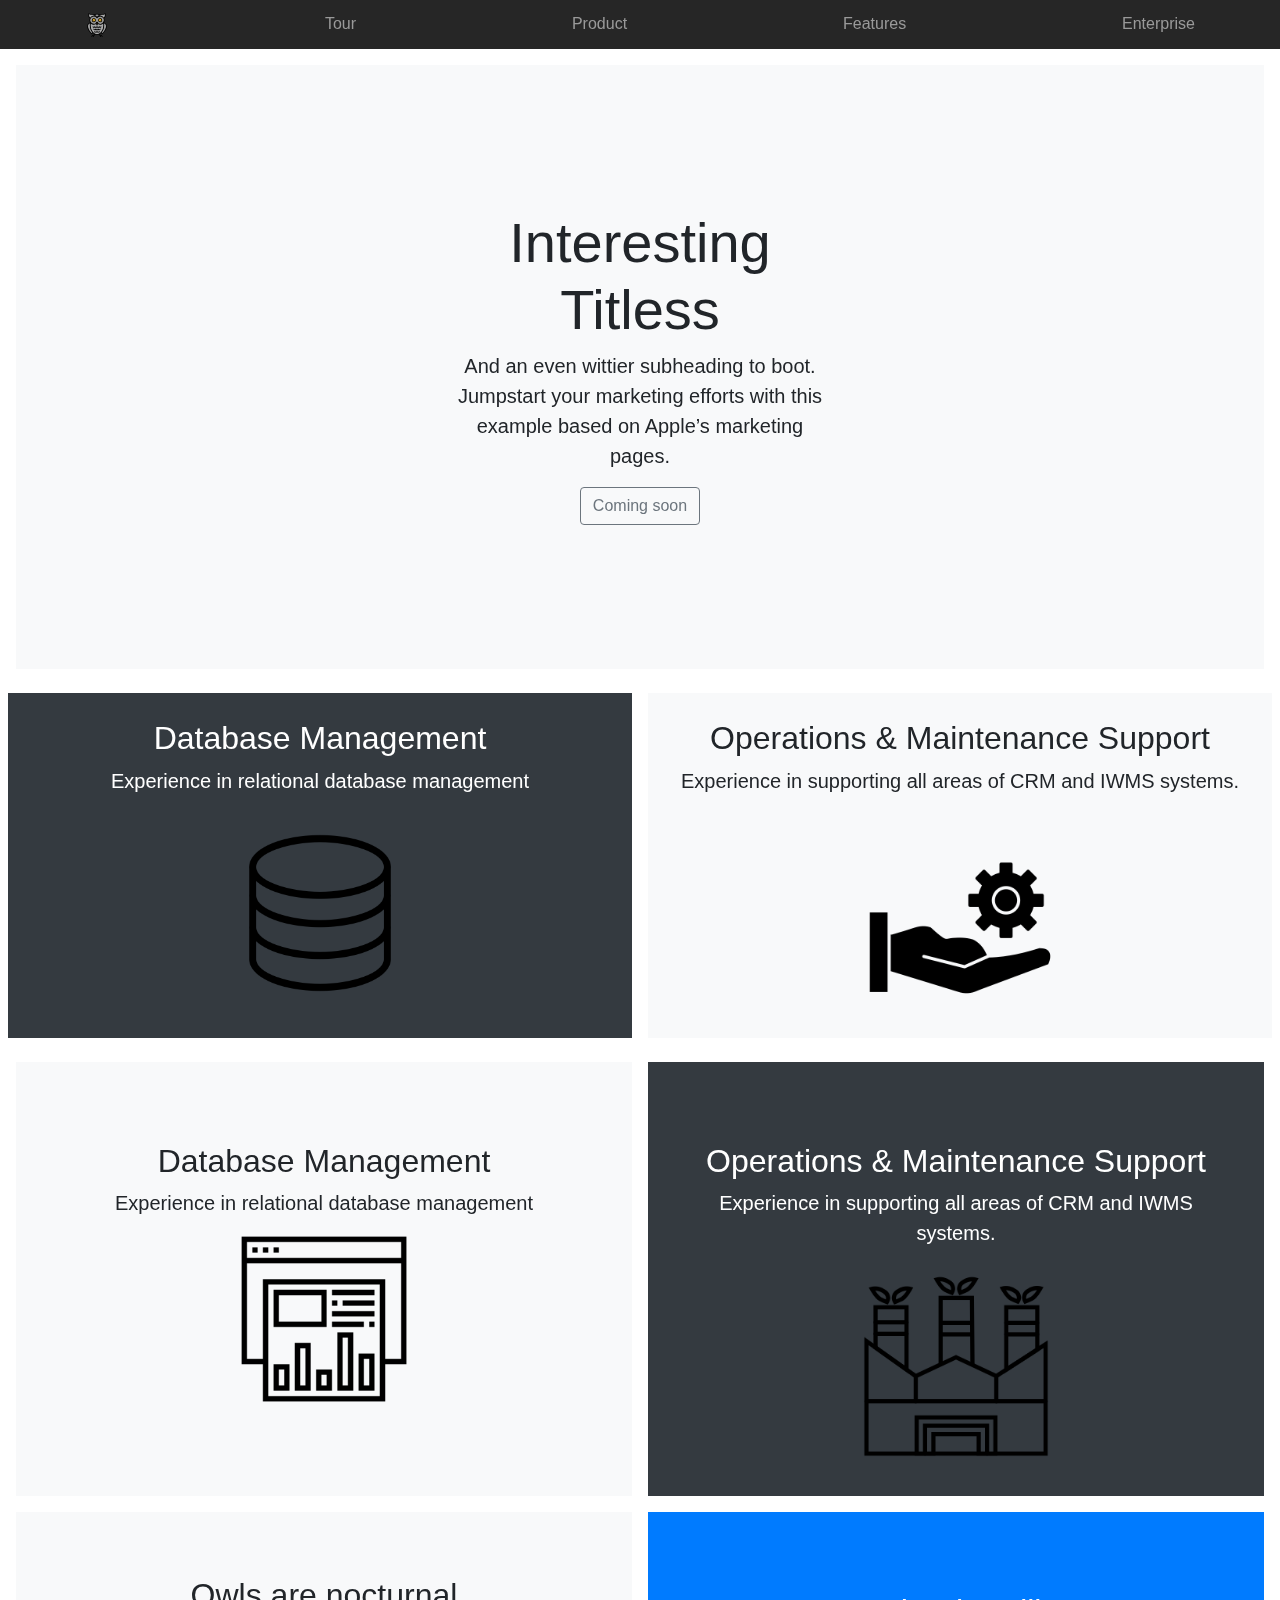
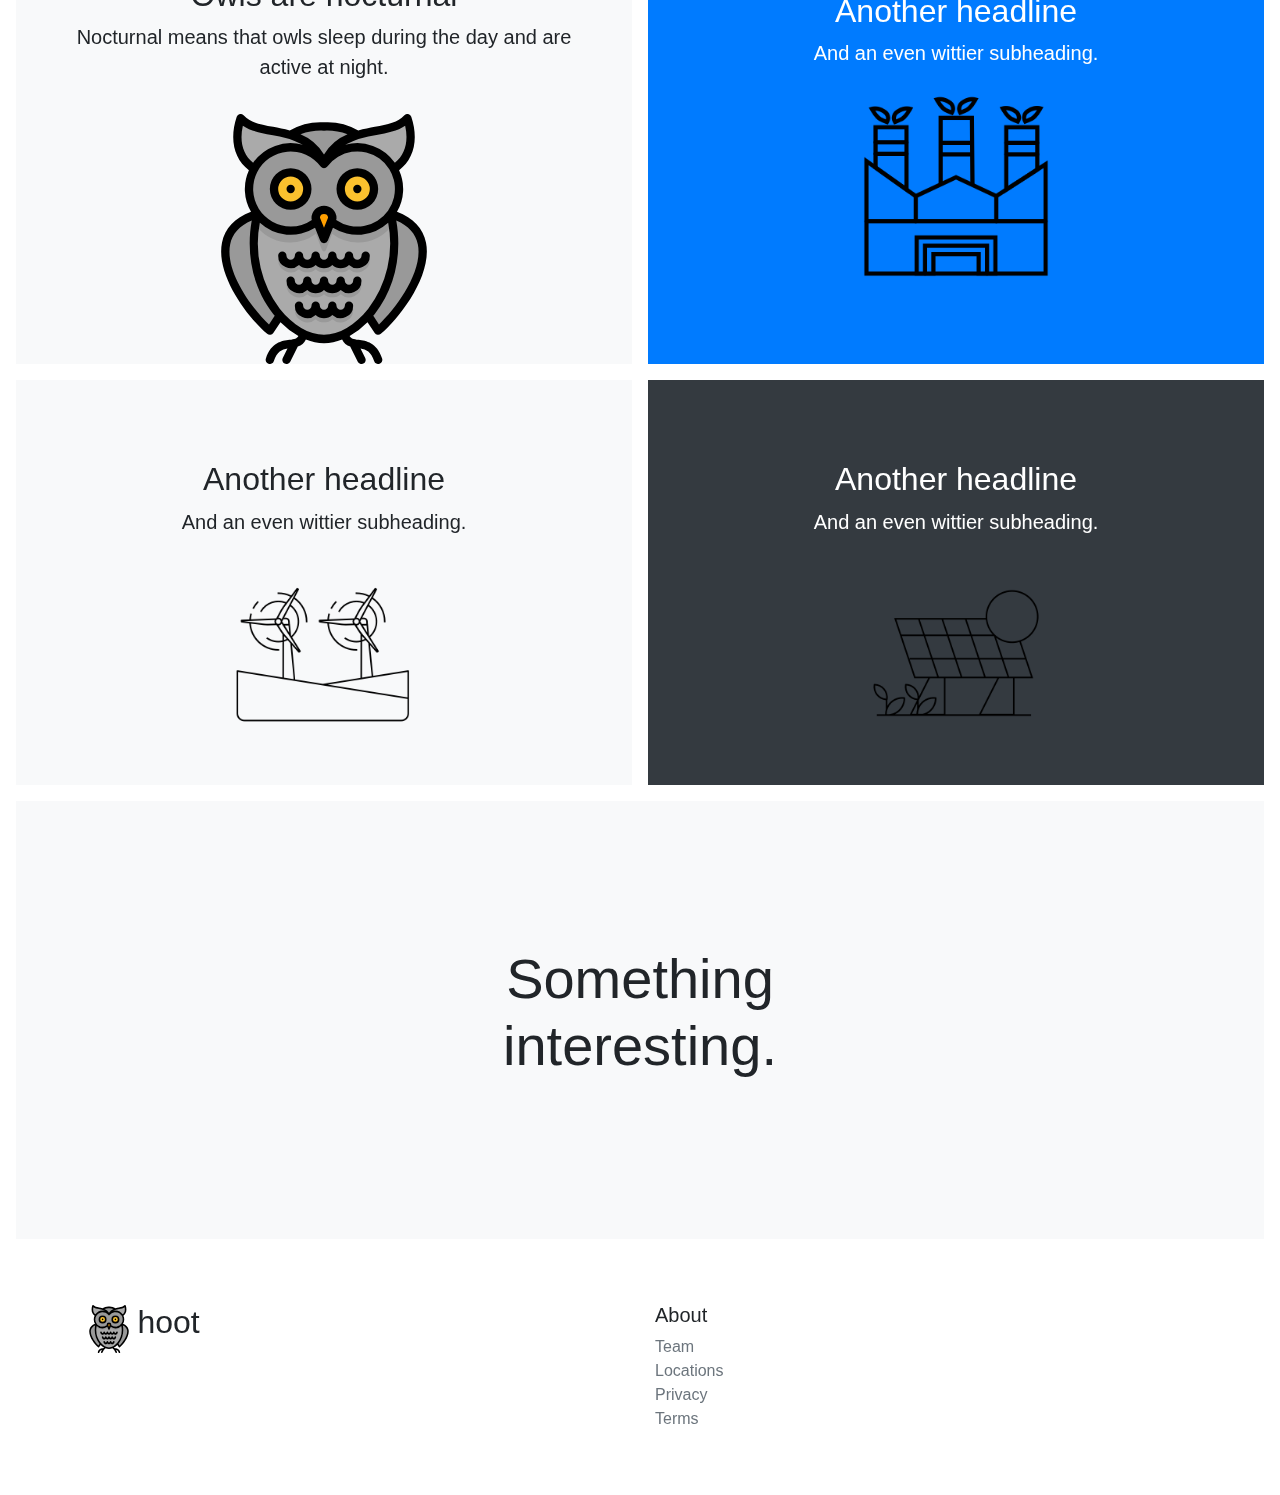
==== commit cfefa5e7: "additional icons in images folder, placeholders on homepage" ====
--- a/index.html
+++ b/index.html
@@ -55,9 +55,7 @@
             <img src='src/images/configure_gear.png' width="200" height="200" fill="none">
           </div>
       </div>
-      
-
-
+   
       <!-- 5/6 Card Section -->
       <div class="d-md-flex flex-md-equal justify-content-center w-100 my-md-3 pl-md-3">
         <!-- Card 5 -->
@@ -65,7 +63,7 @@
           <div class="my-3 p-3">
               <h2 class="display-5">Database Management</h2>
               <p class="lead">Experience in relational database management</p>
-                <img src='src/images/database.png' width="170" height="170" fill="none">
+                <img src='src/images/report.png' width="170" height="170" fill="none">
           </div>
           <!-- <div style="width: 80%; height: 300px; border-radius: 21px 21px 0 0;"></div> -->
         </div>
@@ -74,15 +72,11 @@
           <div class="my-3 py-3">
             <h2 class="display-5">Operations & Maintenance Support</h2>
             <p class="lead">Experience in supporting all areas of CRM and IWMS systems.</p>
-                <img src='src/images/configure_gear.png' width="200" height="200" fill="none">
+              <img src='src/images/ecofactory.png' width="200" height="200" fill="none">
           </div>
           <!-- <div class="shadow-sm mx-auto" style="width: 80%; height: 300px; border-radius: 21px 21px 0 0;"></div> -->
         </div>
       </div>
-
-
-
-
 
       <!-- 3/4 Card Section -->
       <div class="d-md-flex flex-md-equal justify-content-center w-100 my-md-3 pl-md-3">
@@ -99,8 +93,8 @@
           <div class="my-3 py-3">
             <h2 class="display-5">Another headline</h2>
             <p class="lead">And an even wittier subheading.</p>
+              <img src='src/images/ecofactory.png' width="200" height="200" fill="none">
           </div>
-          <div class="shadow-sm mx-auto" style="width: 80%; height: 300px; border-radius: 21px 21px 0 0;"></div>
         </div>
       </div>
 
@@ -111,16 +105,16 @@
           <div class="my-3 p-3">
             <h2 class="display-5">Another headline</h2>
             <p class="lead">And an even wittier subheading.</p>
+            <img src='src/images/wind.png' width="200" height="200" fill="none">
           </div>
-          <div style="width: 80%; height: 300px; border-radius: 21px 21px 0 0;"></div>
         </div>
         <!-- Card 6 -->
         <div class="bg-dark mr-md-3 pt-3 px-3 pt-md-5 px-md-5 text-center text-white overflow-hidden">
           <div class="my-3 py-3">
             <h2 class="display-5">Another headline</h2>
             <p class="lead">And an even wittier subheading.</p>
+            <img src='src/images/solar.png' width="200" height="200" fill="none">
           </div>
-          <div class="shadow-sm mx-auto" style="width: 80%; height: 300px; border-radius: 21px 21px 0 0;"></div>
         </div>
       </div>
     </div>
